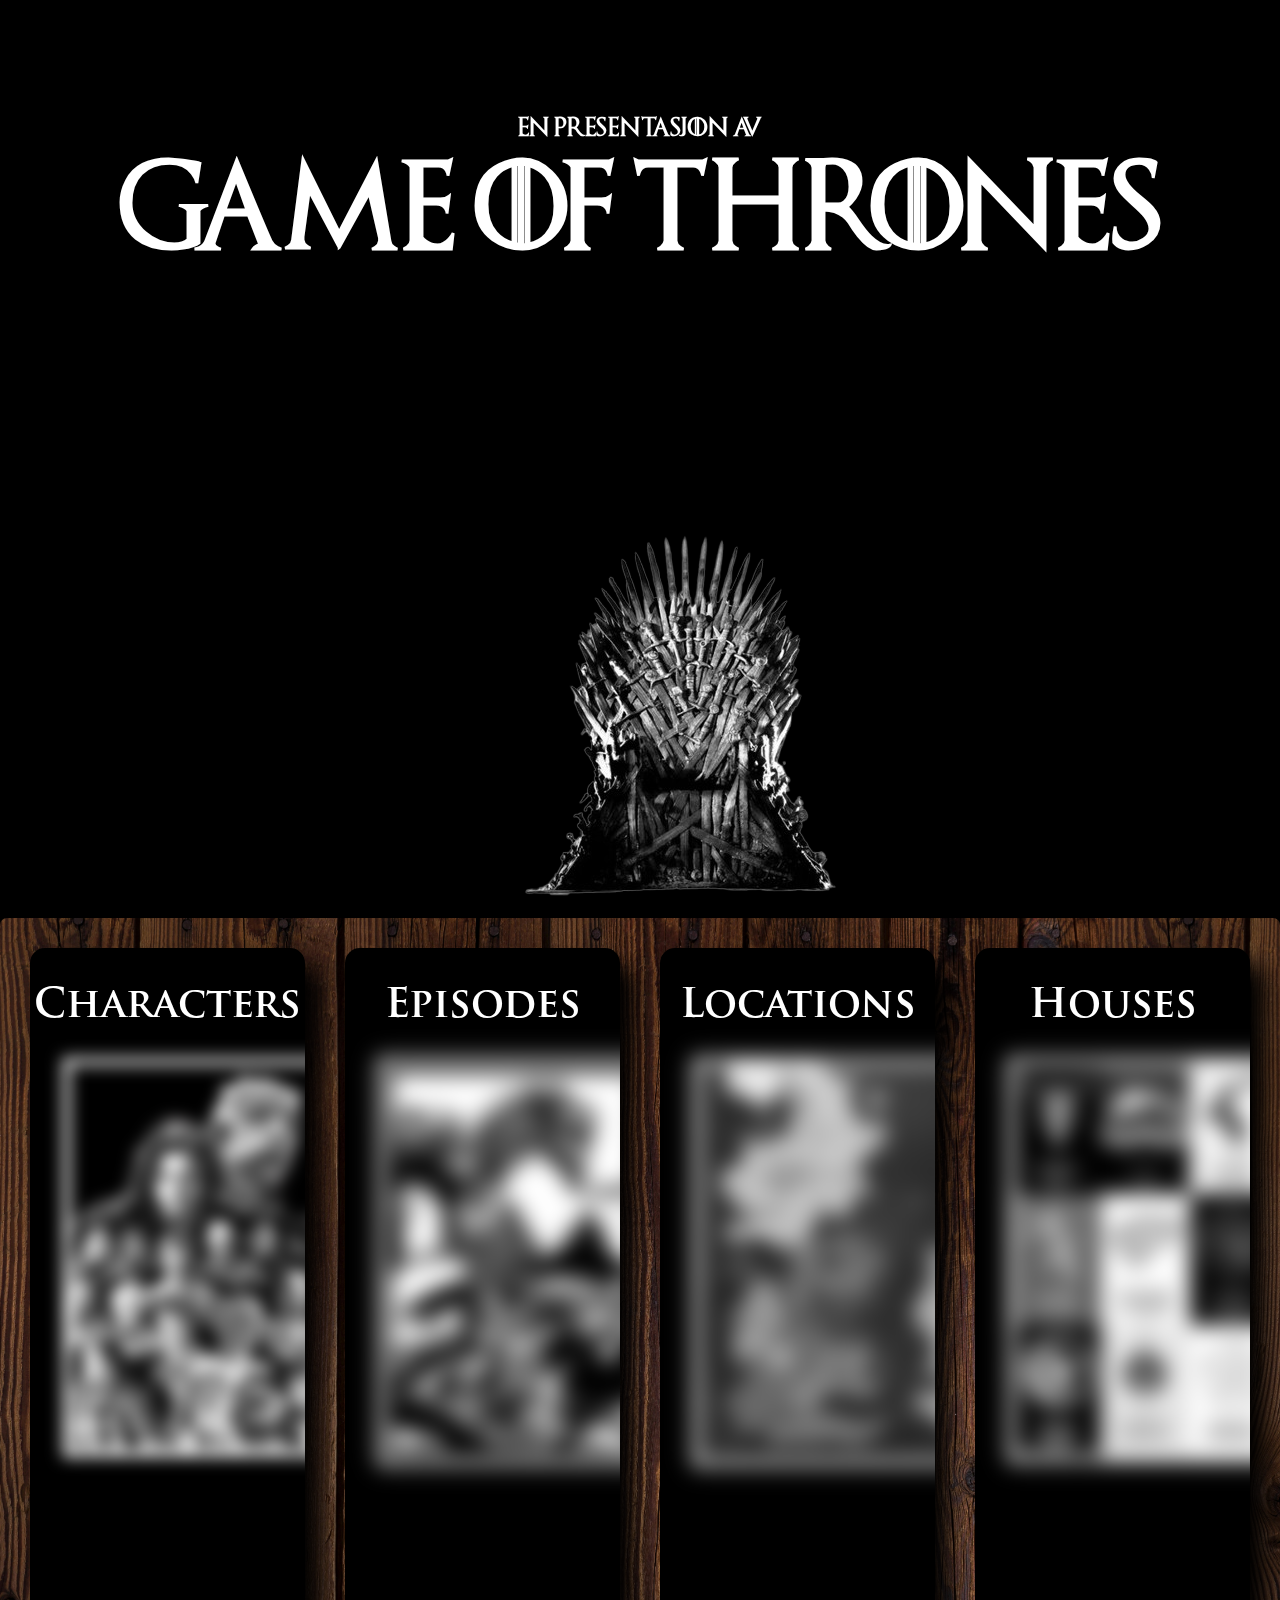
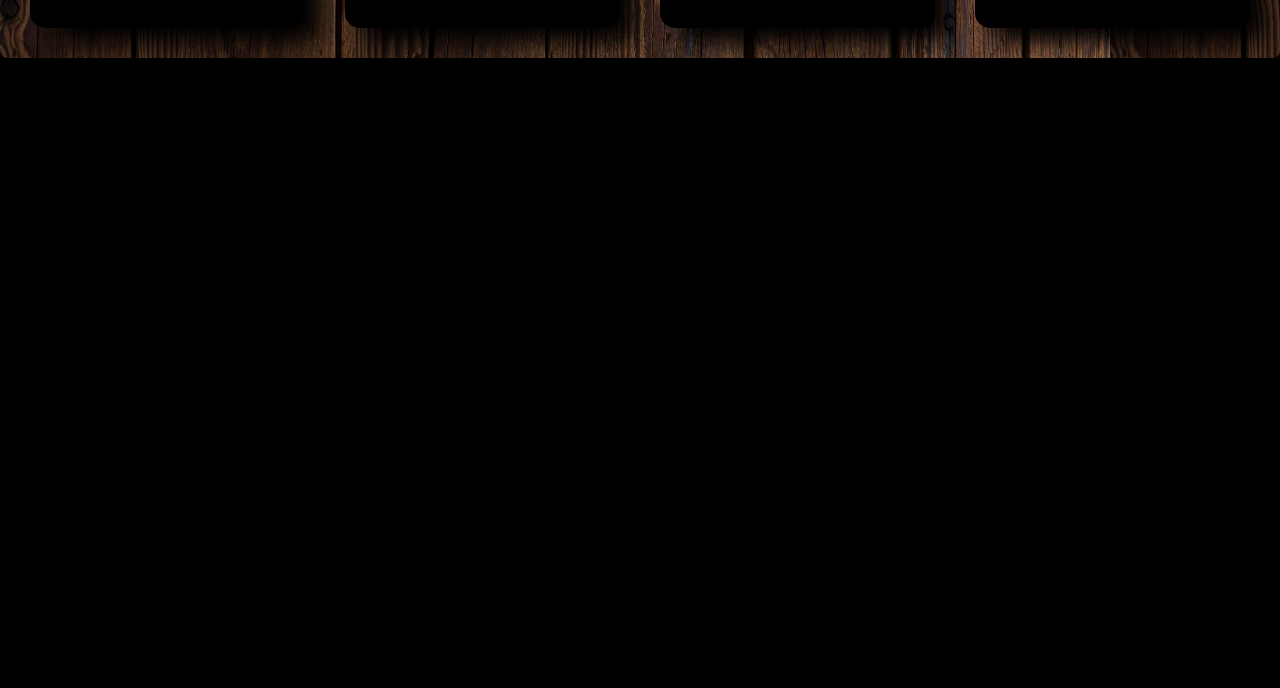
==== index.html @ c55e82bf "much progress" ====
<!DOCTYPE html>
<html lang="en">
  <head>
    <meta charset="UTF-8" />
    <meta name="viewport" content="width=device-width, initial-scale=1.0" />
    <title>Game Of Thrones - Presentasjon</title>
    <link rel="icon" type="image/x-icon" href="icon/favicon.ico" />
    <link rel="stylesheet" href="css/style.css" />
    <link rel="stylesheet" href="css/main_page.css" />
    <link rel="stylesheet" href="css/main_page_intro.css" />
    ¨
  </head>
  <body>
    <div id="top_header">
      <div id="title_div">
        <h1 id="main_title">GAME OF THRONES</h1>
        <h3 id="small_text">En presentasjon av</h3>
      </div>
      <script src="scripts/scroll.js"></script>
      <img id="throne" src="img/throne.png" alt="" />
    </div>

    <!-- <div class="separator"></div> -->

    <div class="fill">
      <div id="main_menu">
        <a href="html/characters.html" id="characters" class="menu_slice">
          <h3 class="slice_title">Characters</h3>
          <div class="blur_container">
            <img src="img/menu/characters-modified-removebg-preview.png" alt="" />
          </div>
        </a>
        <a href="html/episodes.html" id="episodes" class="menu_slice">
          <h3 class="slice_title">Episodes</h3>
          <div class="blur_container">
            <div class="blur_container">
              <img src="img/menu/dragons.png" alt="" />
            </div>
          </div>
        </a>
        <a href="html/locations.html" id="locations" class="menu_slice">
          <h3 class="slice_title">Locations</h3>
          <div class="blur_container">
            <div class="blur_container">
              <img src="img/menu/map.jpg" alt="" />
            </div>
          </div>
        </a>
        <a href="html/houses.html" id="houses" class="menu_slice">
          <h3 class="slice_title">Houses</h3>
          <div class="blur_container">
            <div class="blur_container">
              <img src="img/menu/houses.jpg" alt="" />
            </div>
          </div>
        </a>
      </div>
    </div>
    <!-- <div class="separator"></div> -->

    <div id="more">....</div>
  </body>
</html>
---- css/style.css ----
@font-face {
  font-family: "GOT Font";
  src: url("../fonts/Game of Thrones.ttf") format("truetype"); /* Path to your font file */
}

@font-face {
  font-family: "Trajan Pro Regular";
  font-style: normal;
  font-weight: normal;
  src: local("Trajan Pro Regular"), url("../fonts/TrajanPro-Regular.woff") format("woff");
}

@font-face {
  font-family: "Trajan Pro Bold";
  font-style: normal;
  font-weight: normal;
  src: local("Trajan Pro Bold"), url("../fonts/TrajanPro-Bold.woff") format("woff");
}

#got {
  font-family: "Trajan Pro";
}
---- css/main_page.css ----
body {
  background-color: black;
  margin: 0;
  scrollbar-color: pink lightblue;
}

/* 
div.scroller {
  
}  */

.fill {
  background-color: black;
  background-image: url(../img/patterns/wood2.jpg);
  background-size: contain;

  padding-top: 10px;
  padding-bottom: 10px;
  border-radius: 7px;

  padding-left: 10px;
  padding-right: 10px;
}

.separator {
  background-image: url(../img/patterns/ice.jpg);
  height: 5vh;
  width: 100%;
}

#main_menu {
  display: grid;
  height: 80vh;

  grid-template-columns: repeat(8, 1fr);
  grid-template-rows: repeat(3, 1fr);

  grid-template-areas:
    "c c e e l l w w"
    "c c e e l l w w"
    "c c e e l l w w";
}

.blur_container {
  position: absolute;
  top: 0;
  bottom: 0;
  left: 0;
  right: 0;
  filter: blur(8px);
  z-index: 0;
  transition: filter 0.3s ease;
  padding: 0;
}

.menu_slice {
  position: relative;
  overflow: hidden;

  text-decoration: none;
  background-color: rgb(0, 0, 0);

  border-radius: 15px;
  margin: 20px;

  -webkit-box-shadow: 17px 16px 24px 0px rgba(0, 0, 0, 1);
  -moz-box-shadow: 17px 16px 24px 0px rgba(0, 0, 0, 1);
  box-shadow: 17px 16px 24px 0px rgba(0, 0, 0, 1);
}

.menu_slice:hover .blur_container {
  filter: blur(0px);
}
.menu_slice:hover .slice_title {
  color: #f3e054;
}

.slice_title {
  font-size: 40px;
  font-family: "Trajan Pro Bold";

  margin-top: 35px;

  display: flex;
  justify-content: center;
  align-items: center;
  color: rgb(255, 255, 255);

  z-index: 2;
  filter: none;

  position: relative;
}

.menu_slice .blur_container img {
  width: 260px;
  border: solid white 7px;

  margin-top: 110px;
  margin-left: 33px;
  margin-right: 33px;
  margin-bottom: 33px;
}

#characters {
  grid-area: c;
}

#episodes {
  grid-area: e;
}
#episodes .blur_container {
  /* background-image: url(../img/menu/episodes.jpg); */
  background-size: cover;
}

#locations {
  grid-area: l;
}
#locations .blur_container {
  /* background-image: url(../img/menu/map.jpg); */
  background-size: cover;
}

#houses {
  grid-area: w;
}

#houses .blur_container {
  /* background-image: url(../img/menu/houses.jpg); */
  background-size: cover;
}

#more {
  height: 70vh;
  background-color: black;
  /* background-image: url(../img/wood.jpg); */
  background-size: cov;
}
---- css/main_page_intro.css ----
#top_header {
  height: 900px;
  margin: 0;
  position: relative;
  overflow: hidden;
}

#title_div {
  margin-top: 80px;
}

#main_title {
  text-align: center;
  width: 100%;
  font-size: 90px;
  font-family: "GOT Font";
  color: white;
  /* opacity: 0; */
  position: fixed;
  z-index: -2;

  opacity: 1;
  /* transition: opacity 0.5s ease; */
  /* transform: translate(-50%, -50%); */
}

#small_text {
  font-family: "GOT Font";

  color: white;
  position: fixed;
  /* top: 20%; */
  text-align: center;
  width: 100%;
}

#throne {
  position: fixed;
  bottom: 0;
  left: 30%;
  z-index: -10;

  padding: 0px;
  margin: 0px;
}
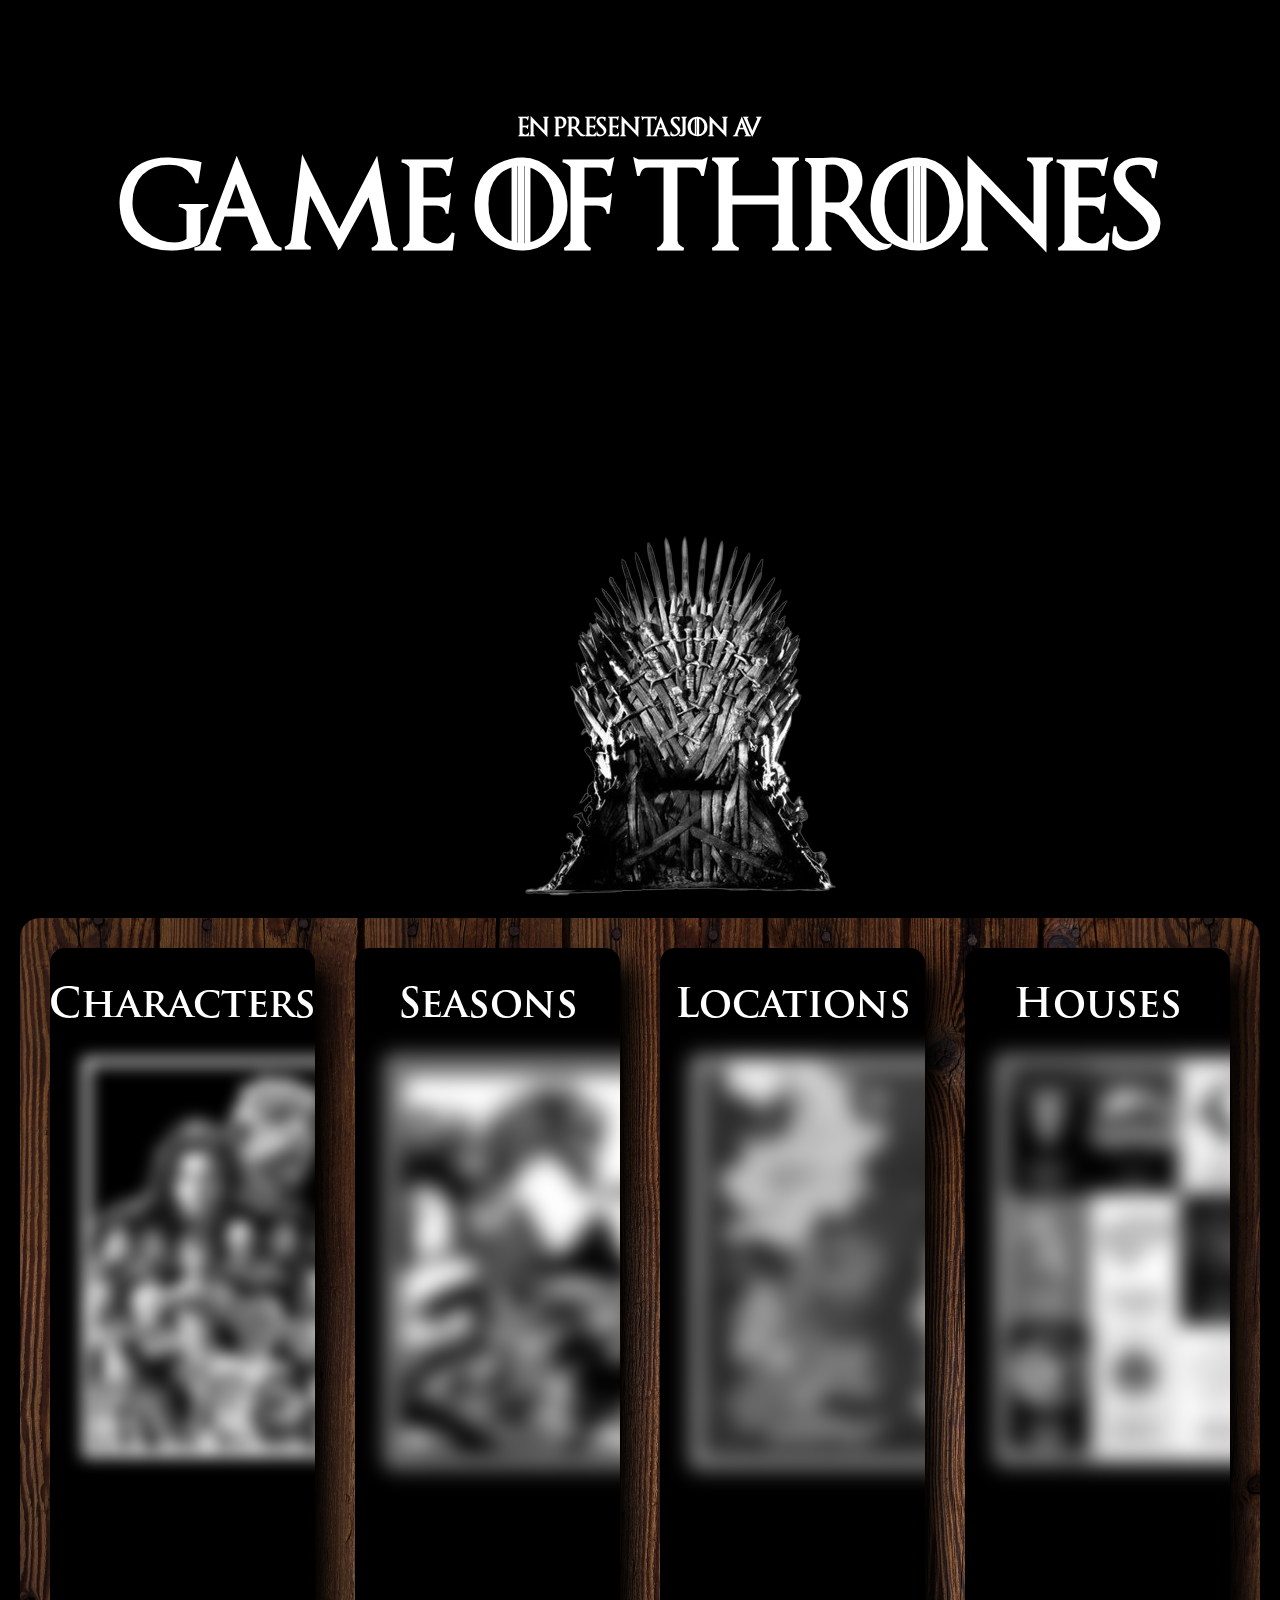
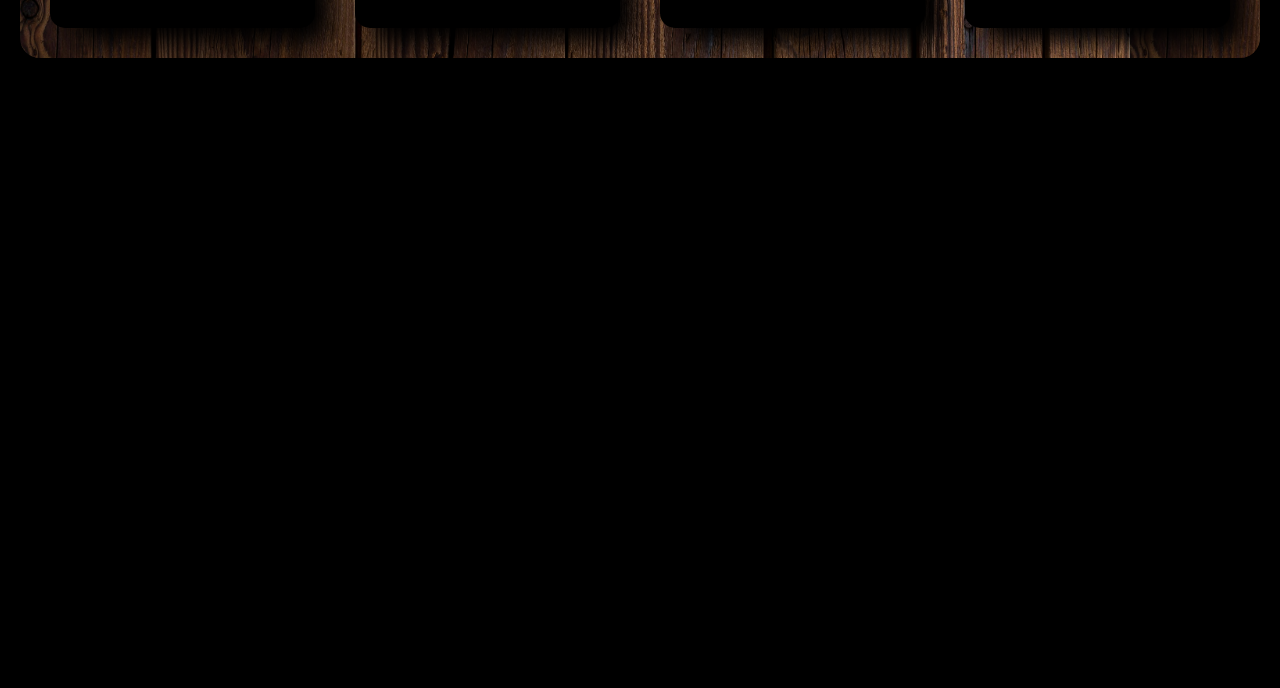
==== commit 613698f4: "map done, started on seasons" ====
--- a/index.html
+++ b/index.html
@@ -27,11 +27,14 @@
         <a href="html/characters.html" id="characters" class="menu_slice">
           <h3 class="slice_title">Characters</h3>
           <div class="blur_container">
-            <img src="img/menu/characters-modified-removebg-preview.png" alt="" />
+            <img
+              src="img/menu/characters-modified-removebg-preview.png"
+              alt=""
+            />
           </div>
         </a>
-        <a href="html/episodes.html" id="episodes" class="menu_slice">
-          <h3 class="slice_title">Episodes</h3>
+        <a href="html/Seasons.html" id="seasons" class="menu_slice">
+          <h3 class="slice_title">Seasons</h3>
           <div class="blur_container">
             <div class="blur_container">
               <img src="img/menu/dragons.png" alt="" />
--- a/css/main_page.css
+++ b/css/main_page.css
@@ -16,10 +16,13 @@
 
   padding-top: 10px;
   padding-bottom: 10px;
-  border-radius: 7px;
+  border-radius: 20px;
 
   padding-left: 10px;
   padding-right: 10px;
+
+  margin-left: 20px;
+  margin-right: 20px;
 }
 
 .separator {
@@ -106,10 +109,10 @@
   grid-area: c;
 }
 
-#episodes {
+#seasons {
   grid-area: e;
 }
-#episodes .blur_container {
+#seasons .blur_container {
   /* background-image: url(../img/menu/episodes.jpg); */
   background-size: cover;
 }
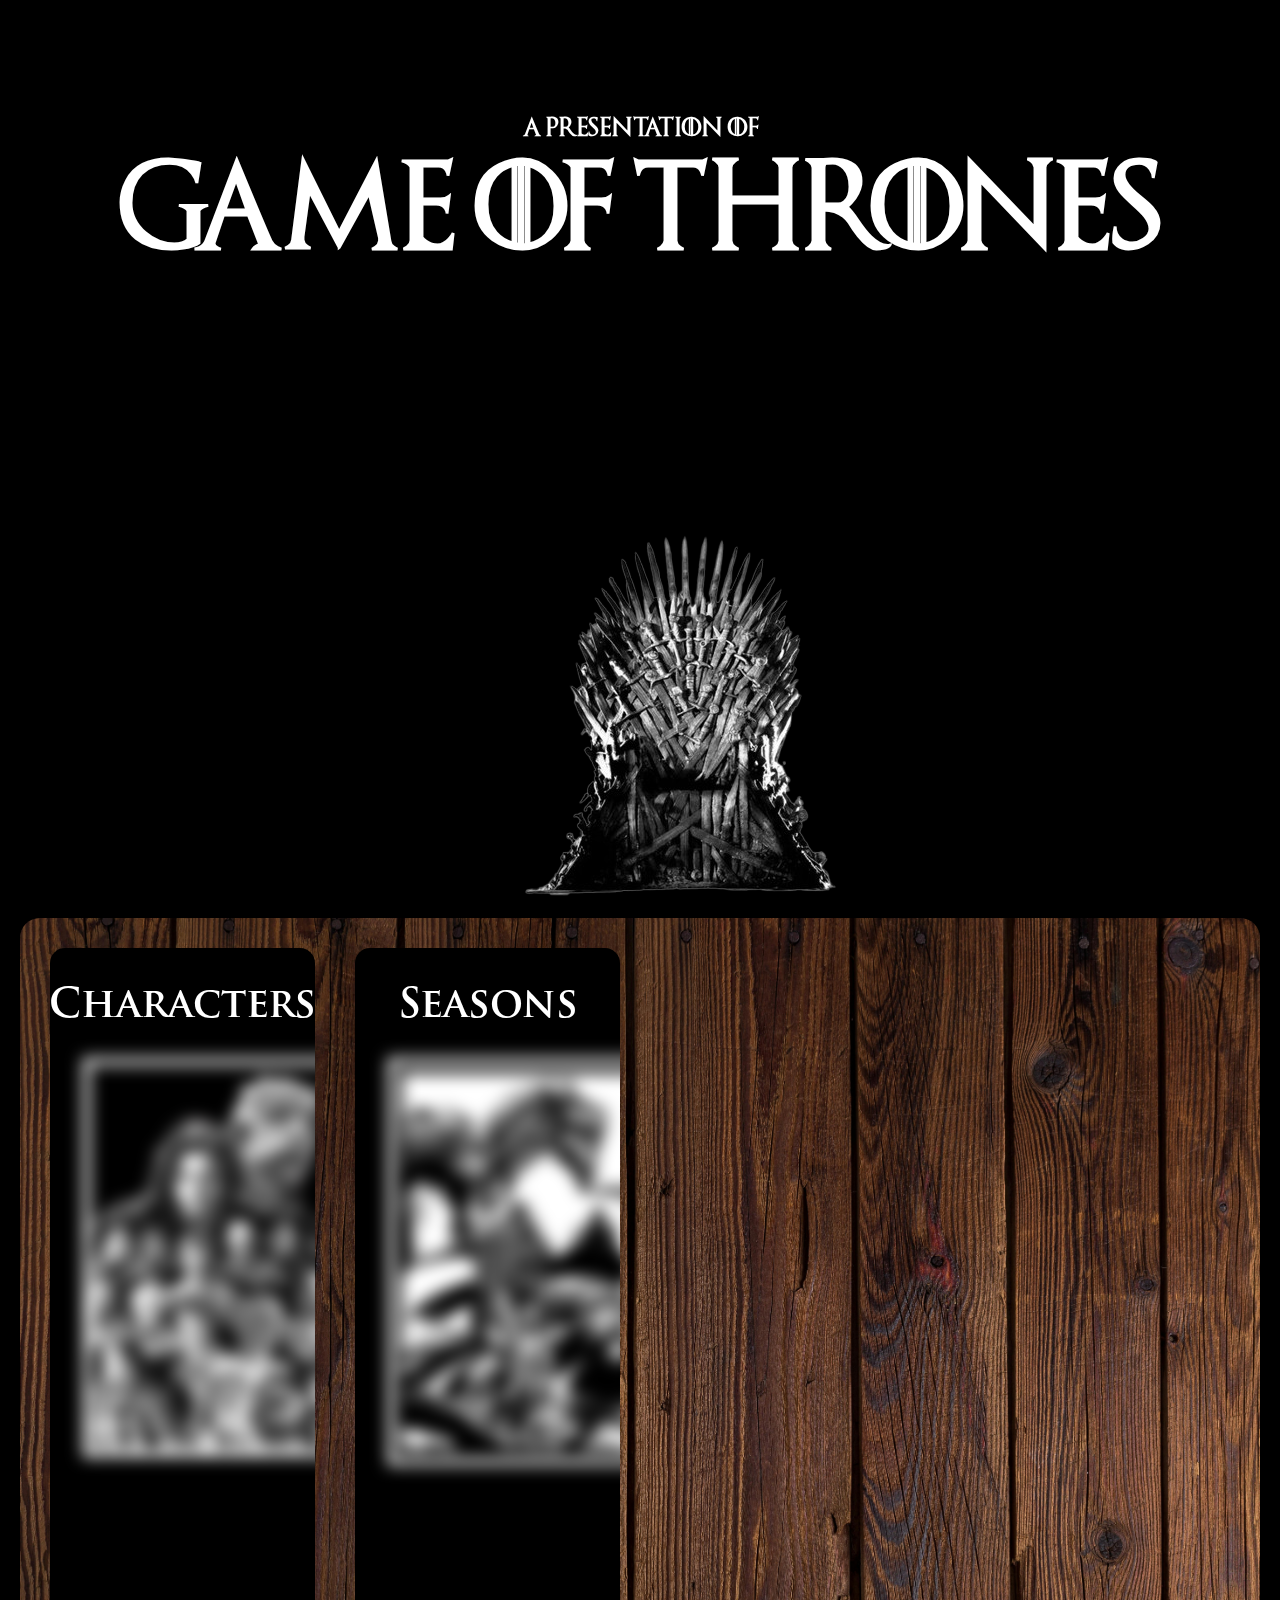
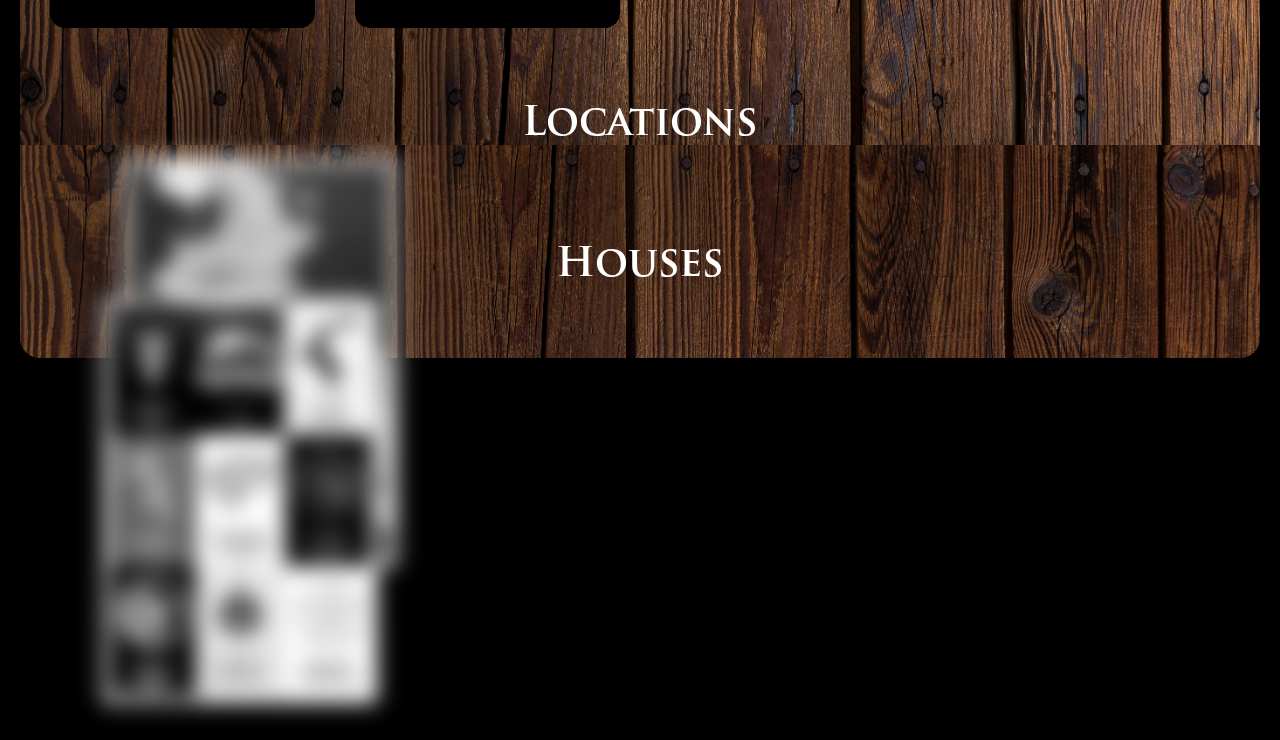
==== commit 7929e9a9: "before removign blur" ====
--- a/index.html
+++ b/index.html
@@ -14,13 +14,11 @@
     <div id="top_header">
       <div id="title_div">
         <h1 id="main_title">GAME OF THRONES</h1>
-        <h3 id="small_text">En presentasjon av</h3>
+        <h3 id="small_text">A presentation of</h3>
       </div>
       <script src="scripts/scroll.js"></script>
       <img id="throne" src="img/throne.png" alt="" />
     </div>
-
-    <!-- <div class="separator"></div> -->
 
     <div class="fill">
       <div id="main_menu">
@@ -35,7 +33,7 @@
         </a>
         <a href="html/Seasons.html" id="seasons" class="menu_slice">
           <h3 class="slice_title">Seasons</h3>
-          <div class="blur_container">
+          <!-- <div class="blur_container"> -->
             <div class="blur_container">
               <img src="img/menu/dragons.png" alt="" />
             </div>
--- a/css/style.css
+++ b/css/style.css
@@ -7,16 +7,100 @@
   font-family: "Trajan Pro Regular";
   font-style: normal;
   font-weight: normal;
-  src: local("Trajan Pro Regular"), url("../fonts/TrajanPro-Regular.woff") format("woff");
+  src: local("Trajan Pro Regular"),
+    url("../fonts/TrajanPro-Regular.woff") format("woff");
 }
 
 @font-face {
   font-family: "Trajan Pro Bold";
   font-style: normal;
   font-weight: normal;
-  src: local("Trajan Pro Bold"), url("../fonts/TrajanPro-Bold.woff") format("woff");
+  src: local("Trajan Pro Bold"),
+    url("../fonts/TrajanPro-Bold.woff") format("woff");
 }
 
 #got {
   font-family: "Trajan Pro";
 }
+
+.ghost-header {
+  width: 100%;
+  height: 150px;
+  margin: 0px;
+}
+
+.header {
+  width: 100%;
+  height: 135px;
+  margin: 0px;
+  background-color: black;
+  border-bottom: 1px solid #333;
+
+  position: relative;
+  display: flex;
+  align-items: center;
+  position: fixed;
+
+  top: 0;
+  left: 0;
+  right: 0;
+
+  transform: translateY(0);
+  transition: transform 0.4s ease-in-out;
+  z-index: 5;
+}
+
+.header-pre-title {
+  font-size: 10px;
+  font-family: "GOT Font";
+  color: white;
+
+  margin-left: 30px;
+  margin-bottom: 3px;
+  margin-top: 25px;
+
+  position: absolute;
+  top: 0;
+}
+
+.header-title {
+  font-size: 50px;
+  font-family: "GOT Font";
+  color: white;
+
+  margin-top: 5px;
+  margin-bottom: 0px;
+  margin-left: 30px;
+
+  width: 50%;
+}
+
+.current_page {
+  font-size: 10px;
+  font-family: "Trajan Pro Regular";
+  color: #f3e054;
+
+  margin-left: 30px;
+  margin-bottom: 3px;
+  margin-top: 25px;
+
+  position: absolute;
+  top: 0;
+  left: 155px;
+}
+
+.menu_button {
+  background-image: url(../img/buttons/menu.png);
+  background-size: contain;
+
+  position: absolute;
+  right: 0;
+
+  margin-right: 30px;
+
+  height: 75px;
+  width: 75px;
+}
+.menu_button:hover {
+  background-image: url(../img/buttons/menu_hover.png);
+}
--- a/css/main_page.css
+++ b/css/main_page.css
@@ -1,7 +1,22 @@
 body {
   background-color: black;
   margin: 0;
-  scrollbar-color: pink lightblue;
+  scrollbar-color: rgb(255, 5, 46) lightblue;
+  scrollbar-color: hotpink blue;
+}
+
+body::-webkit-scrollbar {
+  width: 12px; /* Bredden på scrollbaren */
+}
+
+body::-webkit-scrollbar-track {
+  background: blue; /* Bakgrunnsfarge på scrollbaren */
+}
+
+body::-webkit-scrollbar-thumb {
+  background-color: hotpink; /* Fargen på tommelen */
+  border-radius: 10px; /* Runde kanter på tommelen */
+  border: 2px solid blue; /* Kant rundt tommelen */
 }
 
 /* 
@@ -65,6 +80,17 @@
 
   border-radius: 15px;
   margin: 20px;
+
+  /* -webkit-box-shadow: 17px 16px 24px 0px rgba(0, 0, 0, 1);
+  -moz-box-shadow: 17px 16px 24px 0px rgba(0, 0, 0, 1);
+  box-shadow: 17px 16px 24px 0px rgba(0, 0, 0, 1); */
+
+  transition: transform 0.3s ease, box-shadow 0.3s ease;
+}
+
+.menu_slice:hover {
+  
+  transform: translateY(-5px);
 
   -webkit-box-shadow: 17px 16px 24px 0px rgba(0, 0, 0, 1);
   -moz-box-shadow: 17px 16px 24px 0px rgba(0, 0, 0, 1);
@@ -135,7 +161,7 @@
 }
 
 #more {
-  height: 70vh;
+  height: 10vh;
   background-color: black;
   /* background-image: url(../img/wood.jpg); */
   background-size: cov;
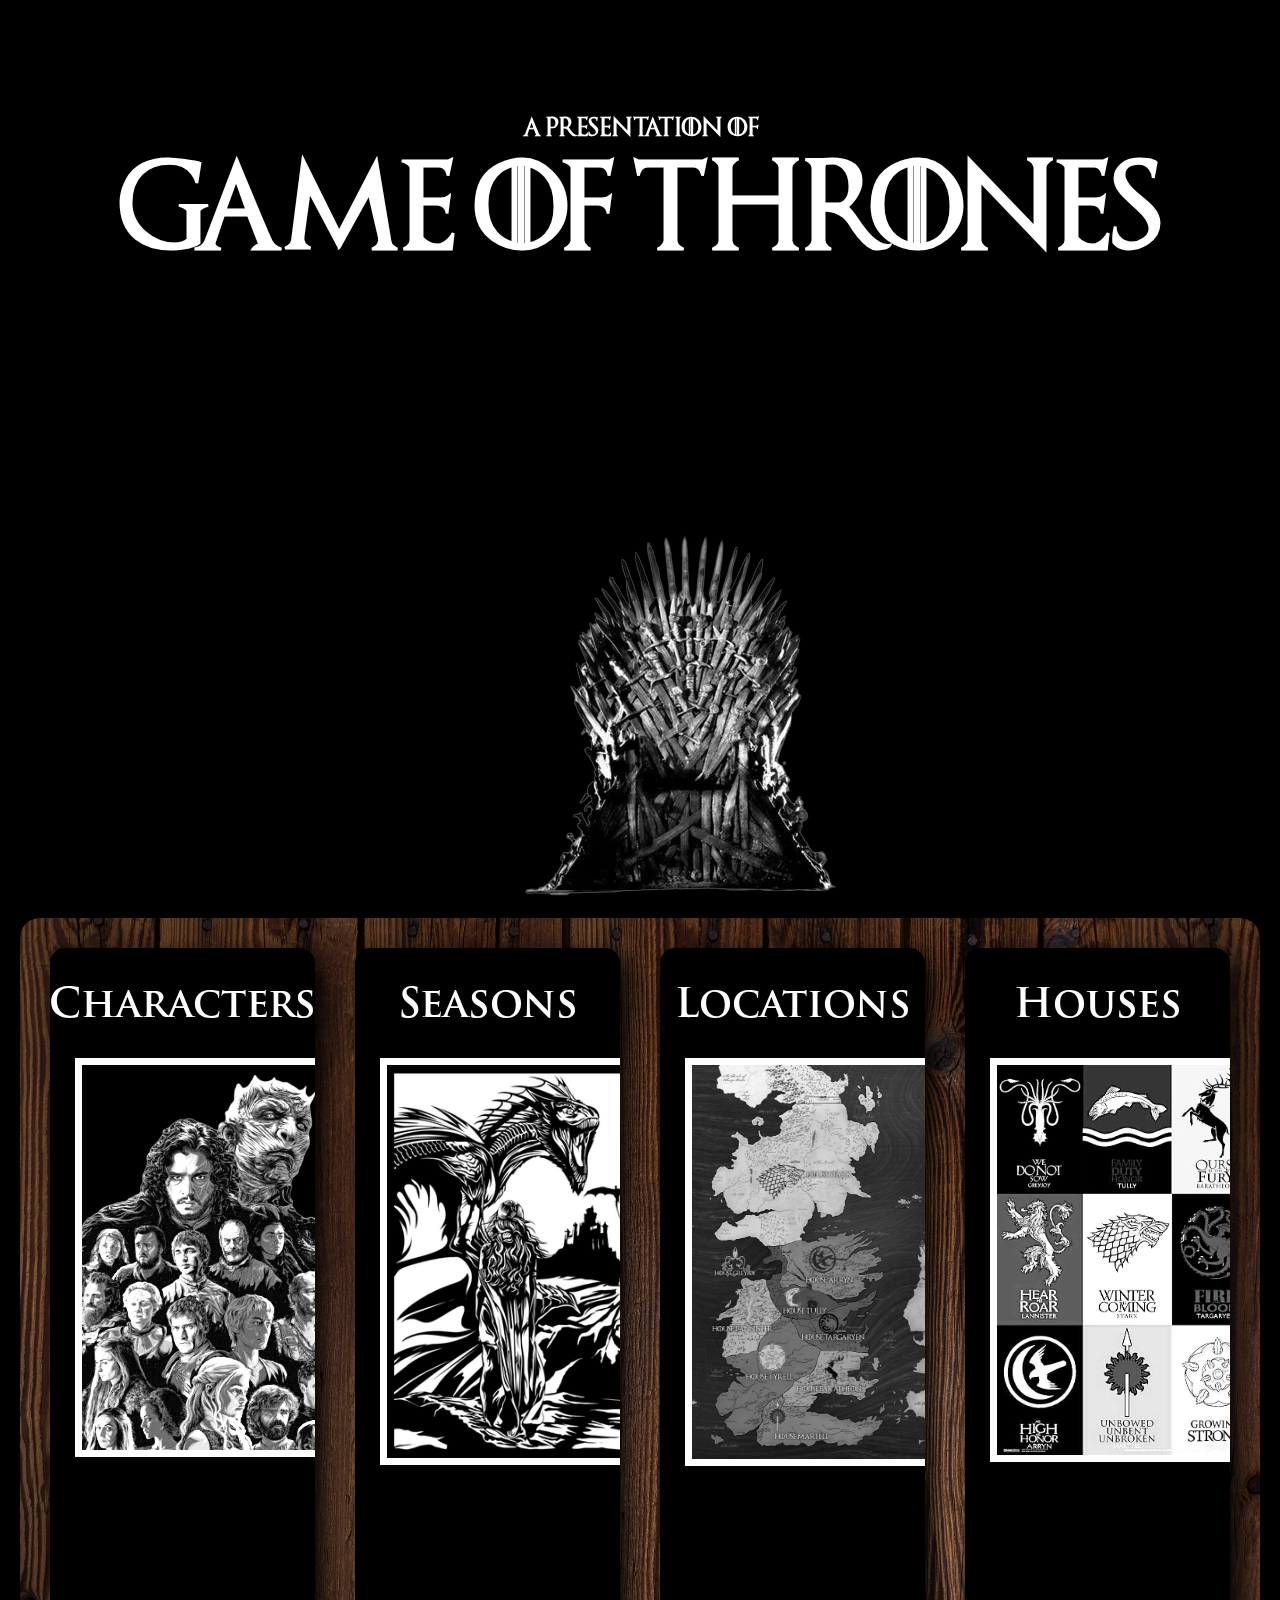
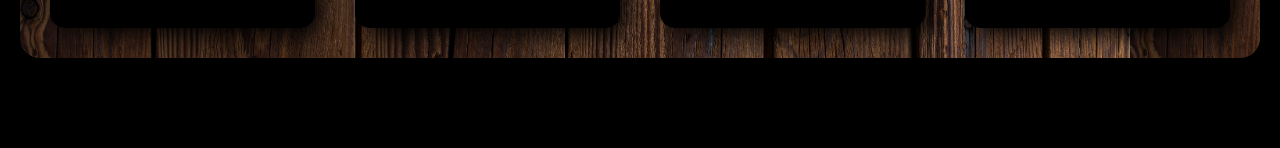
==== commit 788cbd14: "basically done" ====
--- a/index.html
+++ b/index.html
@@ -33,7 +33,7 @@
         </a>
         <a href="html/Seasons.html" id="seasons" class="menu_slice">
           <h3 class="slice_title">Seasons</h3>
-          <!-- <div class="blur_container"> -->
+          <div class="blur_container">
             <div class="blur_container">
               <img src="img/menu/dragons.png" alt="" />
             </div>
--- a/css/main_page.css
+++ b/css/main_page.css
@@ -65,7 +65,7 @@
   bottom: 0;
   left: 0;
   right: 0;
-  filter: blur(8px);
+  /* filter: blur(8px); */
   z-index: 0;
   transition: filter 0.3s ease;
   padding: 0;
@@ -81,9 +81,9 @@
   border-radius: 15px;
   margin: 20px;
 
-  /* -webkit-box-shadow: 17px 16px 24px 0px rgba(0, 0, 0, 1);
-  -moz-box-shadow: 17px 16px 24px 0px rgba(0, 0, 0, 1);
-  box-shadow: 17px 16px 24px 0px rgba(0, 0, 0, 1); */
+  -webkit-box-shadow: 8px 8px 24px 0px rgba(0, 0, 0, 1);
+  -moz-box-shadow: 8px 8px 24px 0px rgba(0, 0, 0, 1);
+  box-shadow: 8px 8px 24px 0px rgba(0, 0, 0, 1);
 
   transition: transform 0.3s ease, box-shadow 0.3s ease;
 }
@@ -126,8 +126,8 @@
   border: solid white 7px;
 
   margin-top: 110px;
-  margin-left: 33px;
-  margin-right: 33px;
+  margin-left: 25px;
+  /* margin-right: 31px; */
   margin-bottom: 33px;
 }
 
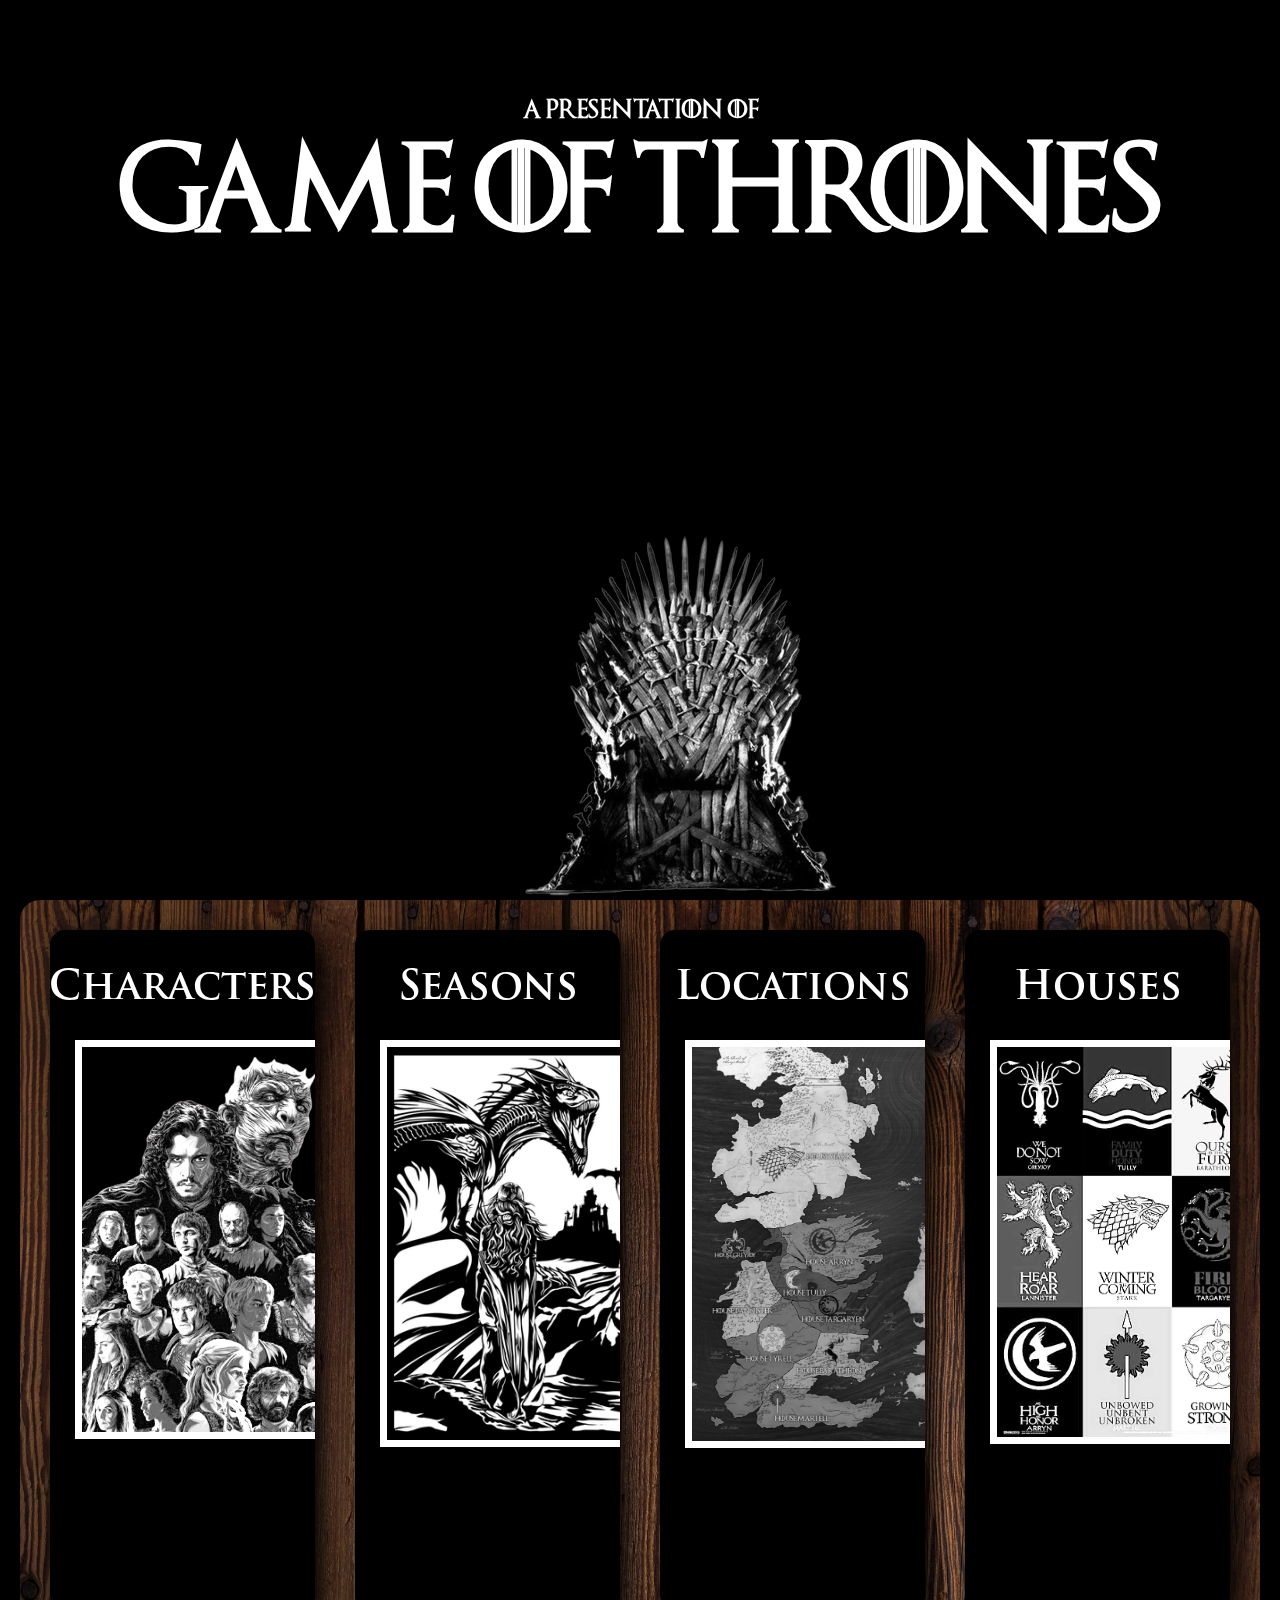
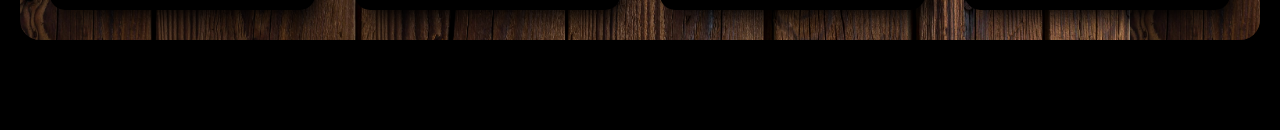
==== commit 8d844d4c: "cleanup 2" ====
--- a/index.html
+++ b/index.html
@@ -8,7 +8,6 @@
     <link rel="stylesheet" href="css/style.css" />
     <link rel="stylesheet" href="css/main_page.css" />
     <link rel="stylesheet" href="css/main_page_intro.css" />
-    ¨
   </head>
   <body>
     <div id="top_header">
--- a/css/style.css
+++ b/css/style.css
@@ -19,8 +19,17 @@
     url("../fonts/TrajanPro-Bold.woff") format("woff");
 }
 
-#got {
-  font-family: "Trajan Pro";
+body::-webkit-scrollbar {
+  width: 10px;
+}
+
+body::-webkit-scrollbar-track {
+  background-color: black;
+}
+
+body::-webkit-scrollbar-thumb {
+  background: #4f4f4f;
+  border-radius: 10px;
 }
 
 .ghost-header {
--- a/css/main_page.css
+++ b/css/main_page.css
@@ -1,28 +1,7 @@
 body {
   background-color: black;
   margin: 0;
-  scrollbar-color: rgb(255, 5, 46) lightblue;
-  scrollbar-color: hotpink blue;
 }
-
-body::-webkit-scrollbar {
-  width: 12px; /* Bredden på scrollbaren */
-}
-
-body::-webkit-scrollbar-track {
-  background: blue; /* Bakgrunnsfarge på scrollbaren */
-}
-
-body::-webkit-scrollbar-thumb {
-  background-color: hotpink; /* Fargen på tommelen */
-  border-radius: 10px; /* Runde kanter på tommelen */
-  border: 2px solid blue; /* Kant rundt tommelen */
-}
-
-/* 
-div.scroller {
-  
-}  */
 
 .fill {
   background-color: black;
@@ -89,7 +68,6 @@
 }
 
 .menu_slice:hover {
-  
   transform: translateY(-5px);
 
   -webkit-box-shadow: 17px 16px 24px 0px rgba(0, 0, 0, 1);
@@ -127,7 +105,6 @@
 
   margin-top: 110px;
   margin-left: 25px;
-  /* margin-right: 31px; */
   margin-bottom: 33px;
 }
 
@@ -138,31 +115,17 @@
 #seasons {
   grid-area: e;
 }
-#seasons .blur_container {
-  /* background-image: url(../img/menu/episodes.jpg); */
-  background-size: cover;
-}
 
 #locations {
   grid-area: l;
-}
-#locations .blur_container {
-  /* background-image: url(../img/menu/map.jpg); */
-  background-size: cover;
 }
 
 #houses {
   grid-area: w;
 }
 
-#houses .blur_container {
-  /* background-image: url(../img/menu/houses.jpg); */
-  background-size: cover;
-}
-
 #more {
   height: 10vh;
   background-color: black;
-  /* background-image: url(../img/wood.jpg); */
   background-size: cov;
 }
--- a/css/main_page_intro.css
+++ b/css/main_page_intro.css
@@ -15,13 +15,10 @@
   font-size: 90px;
   font-family: "GOT Font";
   color: white;
-  /* opacity: 0; */
+
   position: fixed;
   z-index: -2;
-
   opacity: 1;
-  /* transition: opacity 0.5s ease; */
-  /* transform: translate(-50%, -50%); */
 }
 
 #small_text {
@@ -29,7 +26,7 @@
 
   color: white;
   position: fixed;
-  /* top: 20%; */
+
   text-align: center;
   width: 100%;
 }
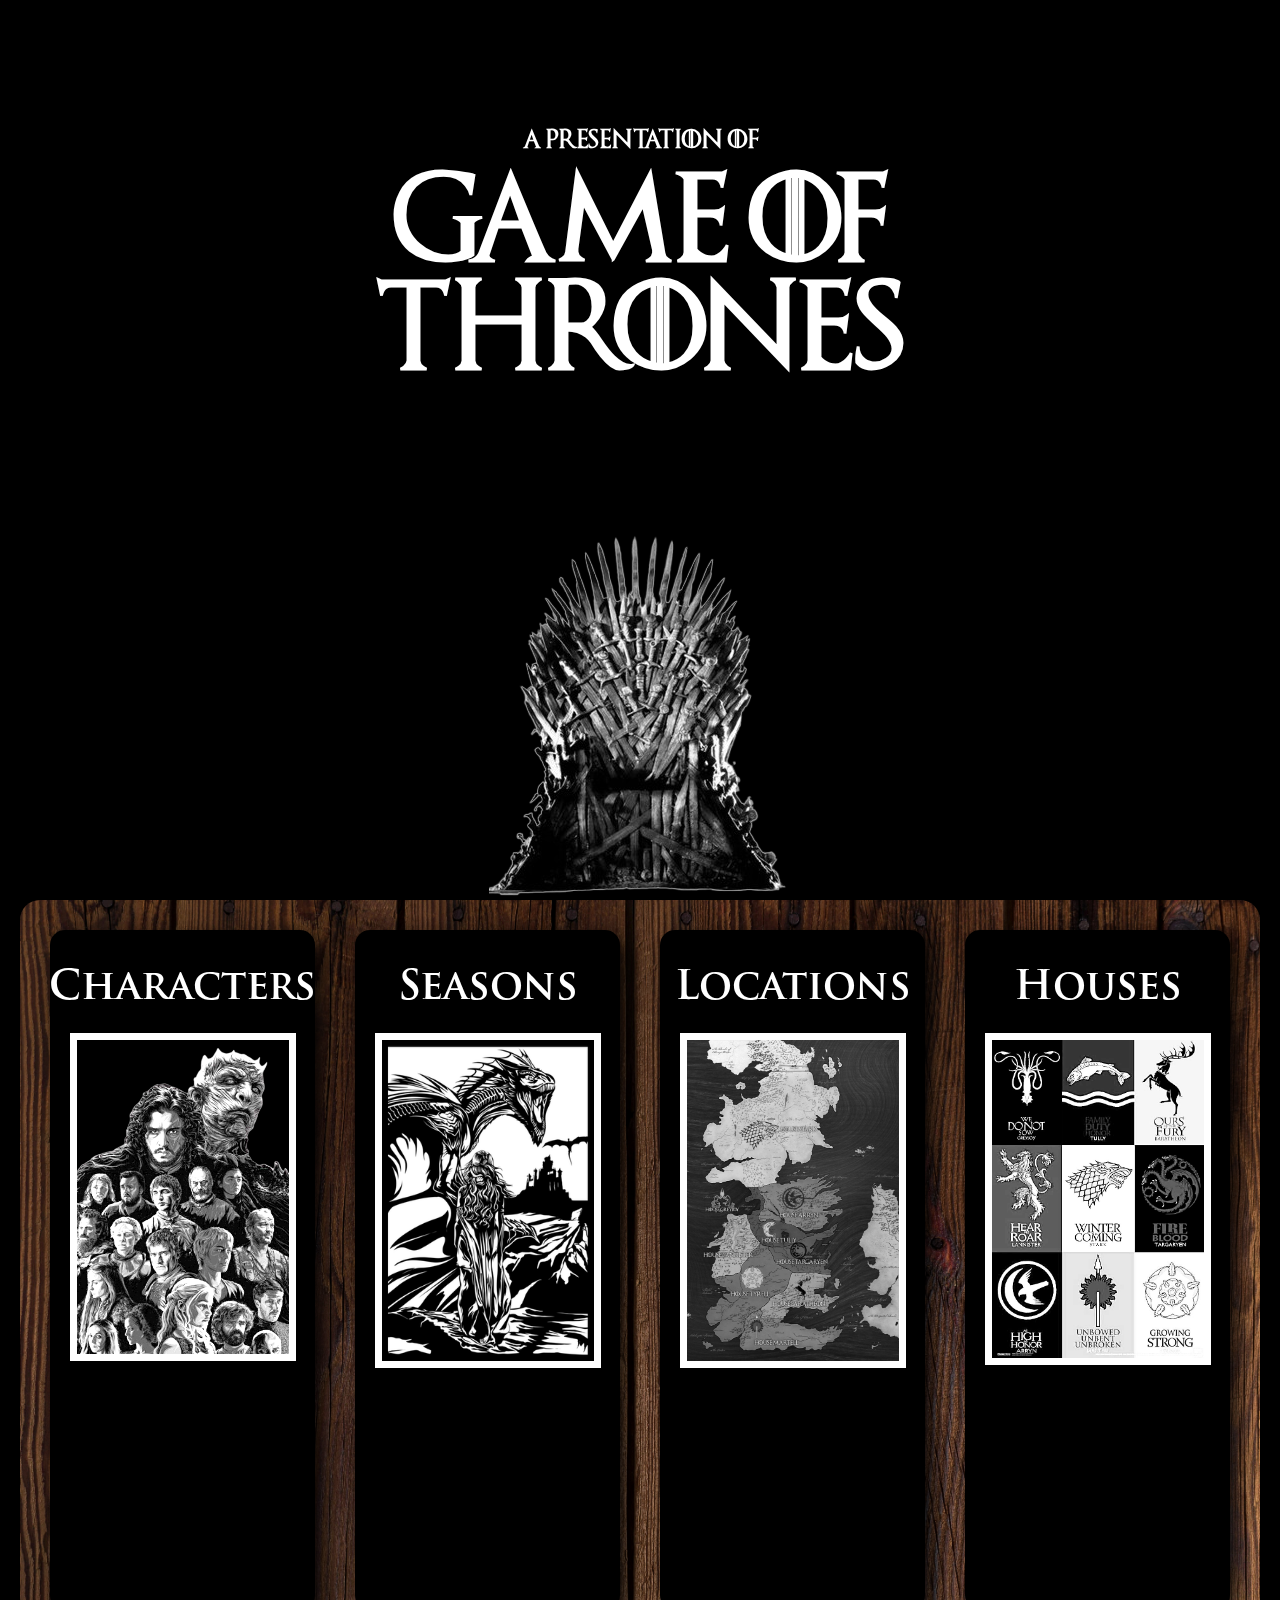
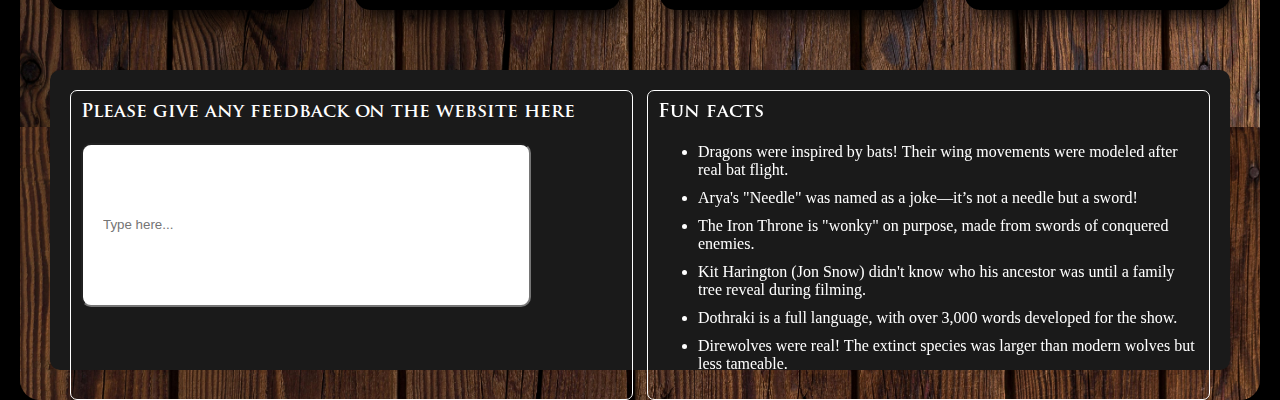
==== commit 0b0f5e5b: "footer with: feedback input and funfacts" ====
--- a/index.html
+++ b/index.html
@@ -8,14 +8,16 @@
     <link rel="stylesheet" href="css/style.css" />
     <link rel="stylesheet" href="css/main_page.css" />
     <link rel="stylesheet" href="css/main_page_intro.css" />
+    <script defer src="scripts/input-notification.js"></script>
   </head>
   <body>
     <div id="top_header">
       <div id="title_div">
+        <h3 id="small_text">A presentation of</h3>
         <h1 id="main_title">GAME OF THRONES</h1>
-        <h3 id="small_text">A presentation of</h3>
+        <script src="scripts/scroll.js"></script>
       </div>
-      <script src="scripts/scroll.js"></script>
+
       <img id="throne" src="img/throne.png" alt="" />
     </div>
 
@@ -23,41 +25,45 @@
       <div id="main_menu">
         <a href="html/characters.html" id="characters" class="menu_slice">
           <h3 class="slice_title">Characters</h3>
-          <div class="blur_container">
-            <img
-              src="img/menu/characters-modified-removebg-preview.png"
-              alt=""
-            />
-          </div>
+
+          <img src="img/menu/characters-modified-removebg-preview.png" alt="" />
         </a>
-        <a href="html/Seasons.html" id="seasons" class="menu_slice">
+        <a href="html/seasons.html" id="seasons" class="menu_slice">
           <h3 class="slice_title">Seasons</h3>
-          <div class="blur_container">
-            <div class="blur_container">
-              <img src="img/menu/dragons.png" alt="" />
-            </div>
-          </div>
+
+          <img src="img/menu/dragons.png" alt="" />
         </a>
         <a href="html/locations.html" id="locations" class="menu_slice">
           <h3 class="slice_title">Locations</h3>
-          <div class="blur_container">
-            <div class="blur_container">
-              <img src="img/menu/map.jpg" alt="" />
-            </div>
-          </div>
+
+          <img src="img/menu/map.jpg" alt="" />
         </a>
         <a href="html/houses.html" id="houses" class="menu_slice">
           <h3 class="slice_title">Houses</h3>
-          <div class="blur_container">
-            <div class="blur_container">
-              <img src="img/menu/houses.jpg" alt="" />
-            </div>
-          </div>
+
+          <img src="img/menu/houses.jpg" alt="" />
         </a>
       </div>
+      <div id="footer">
+        <div class="left">
+          <h3 class="footer-title">
+            Please give any feedback on the website here
+          </h3>
+          <form action="">
+            <input id="form" type="text" placeholder="Type here..." />
+          </form>
+        </div>
+        <div class="right"><h3 class="footer-title">Fun facts</h3>
+          <ul>
+            <li>Dragons were inspired by bats! Their wing movements were modeled after real bat flight.</li>
+            <li>Arya's "Needle" was named as a joke—it’s not a needle but a sword!</li>
+            <li>The Iron Throne is "wonky" on purpose, made from swords of conquered enemies.</li>
+            <li>Kit Harington (Jon Snow) didn't know who his ancestor was until a family tree reveal during filming.</li>
+            <li>Dothraki is a full language, with over 3,000 words developed for the show.</li>
+            <li>Direwolves were real! The extinct species was larger than modern wolves but less tameable.</li>
+        </ul>
+        </div>
+      </div>
     </div>
-    <!-- <div class="separator"></div> -->
-
-    <div id="more">....</div>
   </body>
 </html>
--- a/css/main_page.css
+++ b/css/main_page.css
@@ -54,11 +54,16 @@
   position: relative;
   overflow: hidden;
 
+  display: flex;
+  flex-direction: column;
+
   text-decoration: none;
   background-color: rgb(0, 0, 0);
 
   border-radius: 15px;
   margin: 20px;
+
+  padding: auto;
 
   -webkit-box-shadow: 8px 8px 24px 0px rgba(0, 0, 0, 1);
   -moz-box-shadow: 8px 8px 24px 0px rgba(0, 0, 0, 1);
@@ -87,6 +92,7 @@
   font-family: "Trajan Pro Bold";
 
   margin-top: 35px;
+  margin-bottom: 0px;
 
   display: flex;
   justify-content: center;
@@ -99,13 +105,15 @@
   position: relative;
 }
 
-.menu_slice .blur_container img {
-  width: 260px;
+.menu_slice img {
+  width: 80%;
+  /* height: 80%; */
   border: solid white 7px;
 
-  margin-top: 110px;
-  margin-left: 25px;
-  margin-bottom: 33px;
+  margin: auto;
+  margin-top: 20px;
+  margin-bottom: 10px;
+
 }
 
 #characters {
@@ -124,8 +132,58 @@
   grid-area: w;
 }
 
-#more {
-  height: 10vh;
-  background-color: black;
-  background-size: cov;
+#footer {
+  height: 260px;
+  background-color: #1a1a1a;
+  border-radius: 10px;
+  /* background-image: url(../img/background/ash.avif); */
+  background-size: cover;
+  display: grid;
+  grid-template-columns: repeat(2, 1fr);
+  grid-template-rows: repeat(1, 1fr);
+
+  grid-template-areas: "L R";
+
+  /* width: 100%; */
+  margin: 20px;
+  margin-top: 40px;
+  padding: 20px;
+  /* border: solid red 1px; */
 }
+
+.left {
+  border: solid white 1px;
+  border-radius: 7px;
+  padding: 10px;
+  margin-right: 7px;
+}
+
+.right {
+  border: solid white 1px;
+  border-radius: 7px;
+  padding: 10px;
+  
+  margin-left: 7px;
+}
+
+.footer-title {
+  margin-top: 0px;
+  color: white;
+  font-family: "Trajan Pro Bold";
+}
+
+#form {
+  background-color: rgb(255, 255, 255);
+
+  height: 120px;
+  width: 75%;
+  border-radius: 10px;
+
+  margin-bottom: 20px;
+  padding: 20px;
+}
+
+.right ul li {
+  color: white;
+  margin-top: 10px;
+}--- a/css/main_page_intro.css
+++ b/css/main_page_intro.css
@@ -1,4 +1,5 @@
 #top_header {
+  display: flex;
   height: 900px;
   margin: 0;
   position: relative;
@@ -6,7 +7,16 @@
 }
 
 #title_div {
-  margin-top: 80px;
+  position: fixed;
+  top: 0;
+  left: 50%;
+  transform: translate(-50%);
+  height: 200px;
+  width: 70%;
+
+  margin: auto;
+  margin-top: 110px;
+
 }
 
 #main_title {
@@ -15,8 +25,8 @@
   font-size: 90px;
   font-family: "GOT Font";
   color: white;
+  margin-top: 10px;
 
-  position: fixed;
   z-index: -2;
   opacity: 1;
 }
@@ -25,18 +35,20 @@
   font-family: "GOT Font";
 
   color: white;
-  position: fixed;
 
   text-align: center;
+
   width: 100%;
 }
 
 #throne {
   position: fixed;
   bottom: 0;
-  left: 30%;
+  left: 50%;
+  right: 50%;
+  transform: translate(-50%);
   z-index: -10;
 
   padding: 0px;
-  margin: 0px;
+  margin: auto;
 }
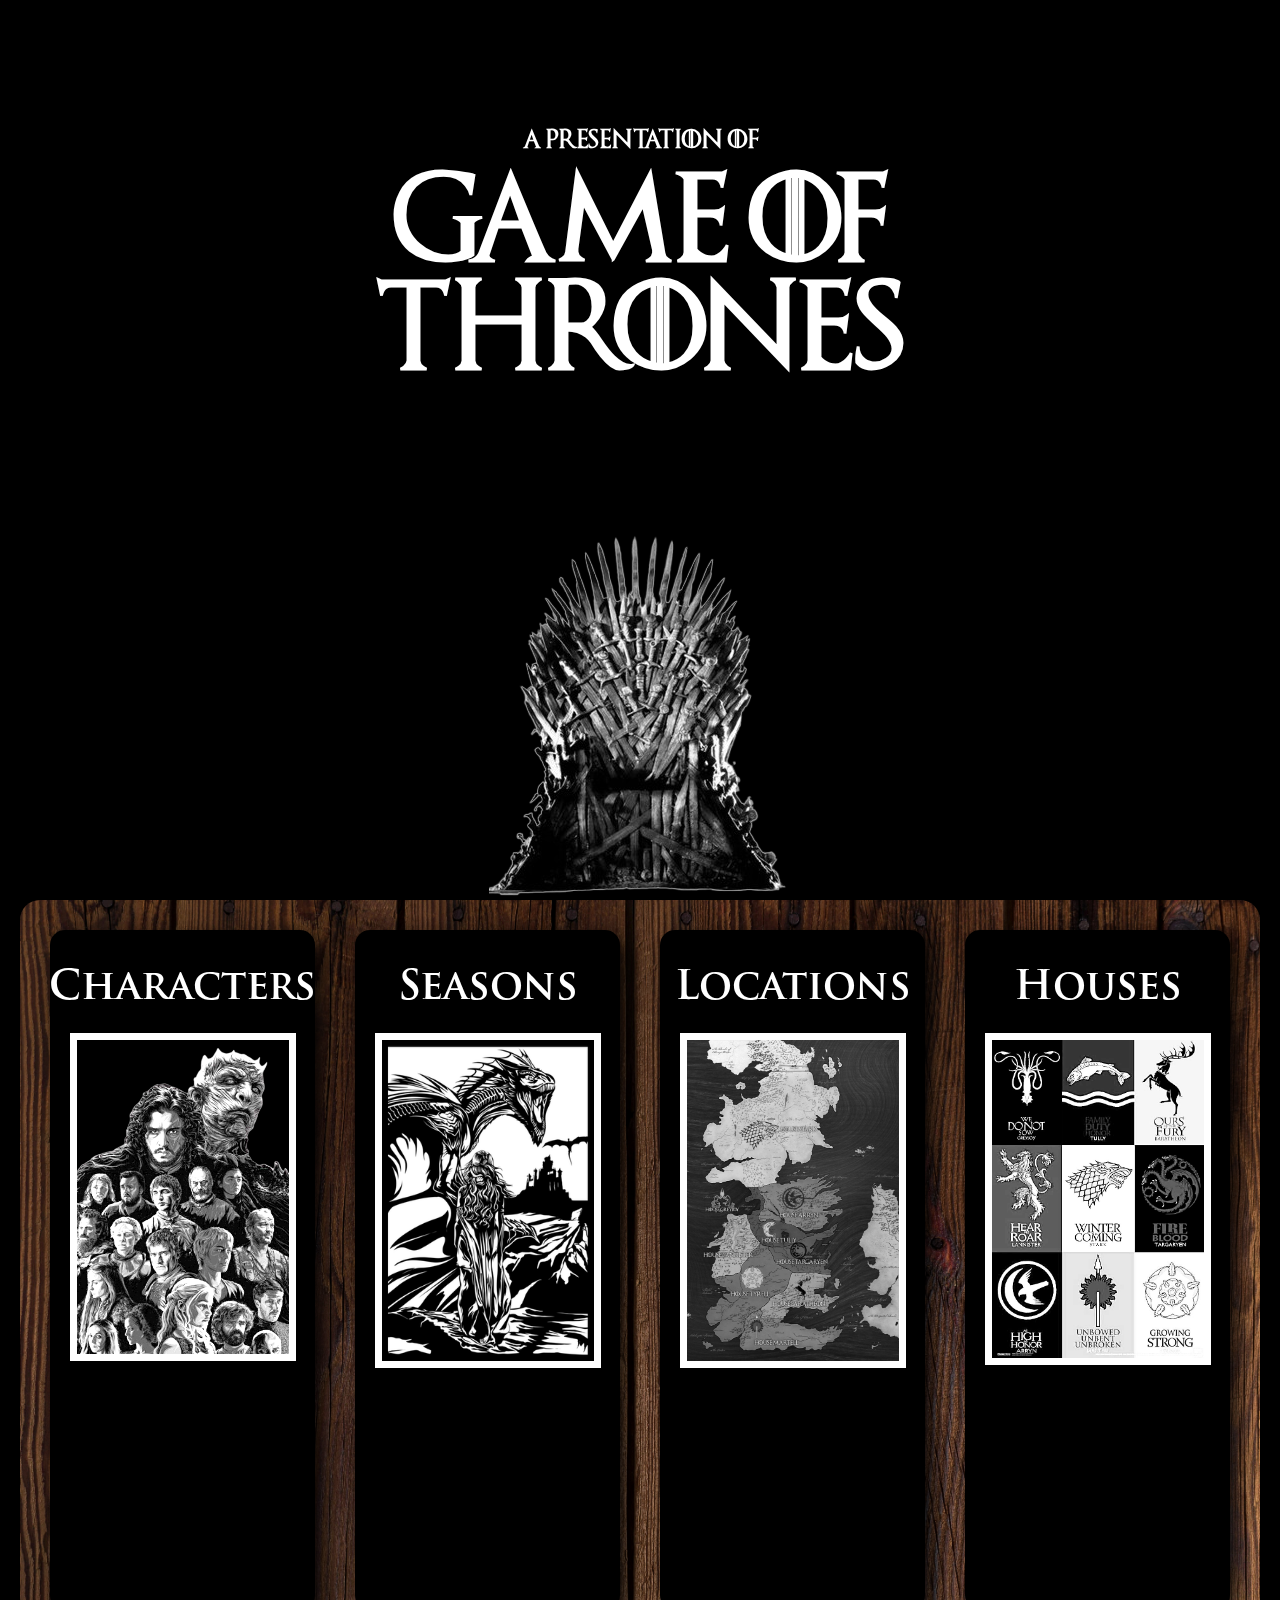
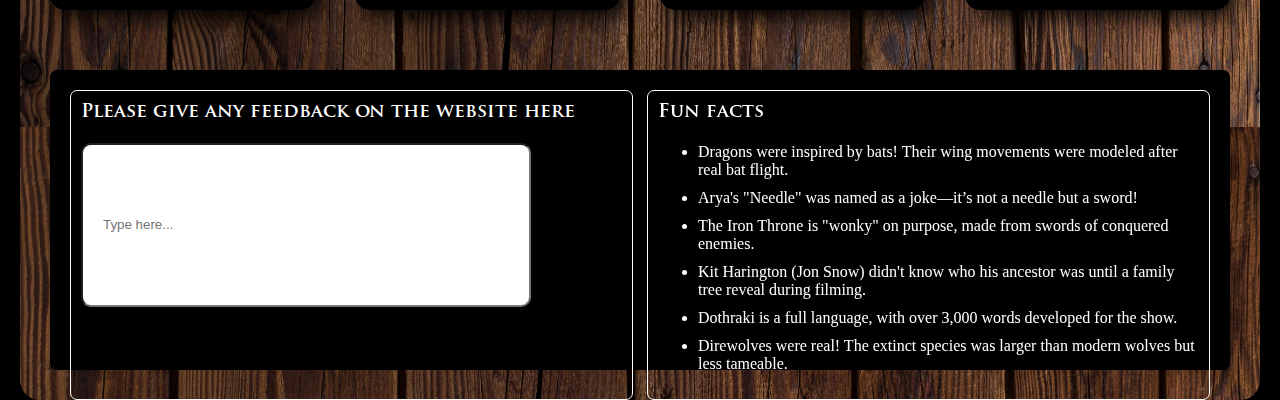
==== commit 8fef540a: "css fix" ====
--- a/index.html
+++ b/index.html
@@ -49,19 +49,37 @@
           <h3 class="footer-title">
             Please give any feedback on the website here
           </h3>
-          <form action="">
+          <form>
             <input id="form" type="text" placeholder="Type here..." />
           </form>
         </div>
-        <div class="right"><h3 class="footer-title">Fun facts</h3>
+        <div class="right">
+          <h3 class="footer-title">Fun facts</h3>
           <ul>
-            <li>Dragons were inspired by bats! Their wing movements were modeled after real bat flight.</li>
-            <li>Arya's "Needle" was named as a joke—it’s not a needle but a sword!</li>
-            <li>The Iron Throne is "wonky" on purpose, made from swords of conquered enemies.</li>
-            <li>Kit Harington (Jon Snow) didn't know who his ancestor was until a family tree reveal during filming.</li>
-            <li>Dothraki is a full language, with over 3,000 words developed for the show.</li>
-            <li>Direwolves were real! The extinct species was larger than modern wolves but less tameable.</li>
-        </ul>
+            <li>
+              Dragons were inspired by bats! Their wing movements were modeled
+              after real bat flight.
+            </li>
+            <li>
+              Arya's "Needle" was named as a joke—it’s not a needle but a sword!
+            </li>
+            <li>
+              The Iron Throne is "wonky" on purpose, made from swords of
+              conquered enemies.
+            </li>
+            <li>
+              Kit Harington (Jon Snow) didn't know who his ancestor was until a
+              family tree reveal during filming.
+            </li>
+            <li>
+              Dothraki is a full language, with over 3,000 words developed for
+              the show.
+            </li>
+            <li>
+              Direwolves were real! The extinct species was larger than modern
+              wolves but less tameable.
+            </li>
+          </ul>
         </div>
       </div>
     </div>
--- a/css/main_page.css
+++ b/css/main_page.css
@@ -63,8 +63,6 @@
   border-radius: 15px;
   margin: 20px;
 
-  padding: auto;
-
   -webkit-box-shadow: 8px 8px 24px 0px rgba(0, 0, 0, 1);
   -moz-box-shadow: 8px 8px 24px 0px rgba(0, 0, 0, 1);
   box-shadow: 8px 8px 24px 0px rgba(0, 0, 0, 1);
@@ -113,7 +111,6 @@
   margin: auto;
   margin-top: 20px;
   margin-bottom: 10px;
-
 }
 
 #characters {
@@ -134,8 +131,8 @@
 
 #footer {
   height: 260px;
-  background-color: #1a1a1a;
-  border-radius: 10px;
+  background-color: #000000;
+  border-radius: 7px;
   /* background-image: url(../img/background/ash.avif); */
   background-size: cover;
   display: grid;
@@ -162,7 +159,7 @@
   border: solid white 1px;
   border-radius: 7px;
   padding: 10px;
-  
+
   margin-left: 7px;
 }
 
@@ -186,4 +183,4 @@
 .right ul li {
   color: white;
   margin-top: 10px;
-}+}
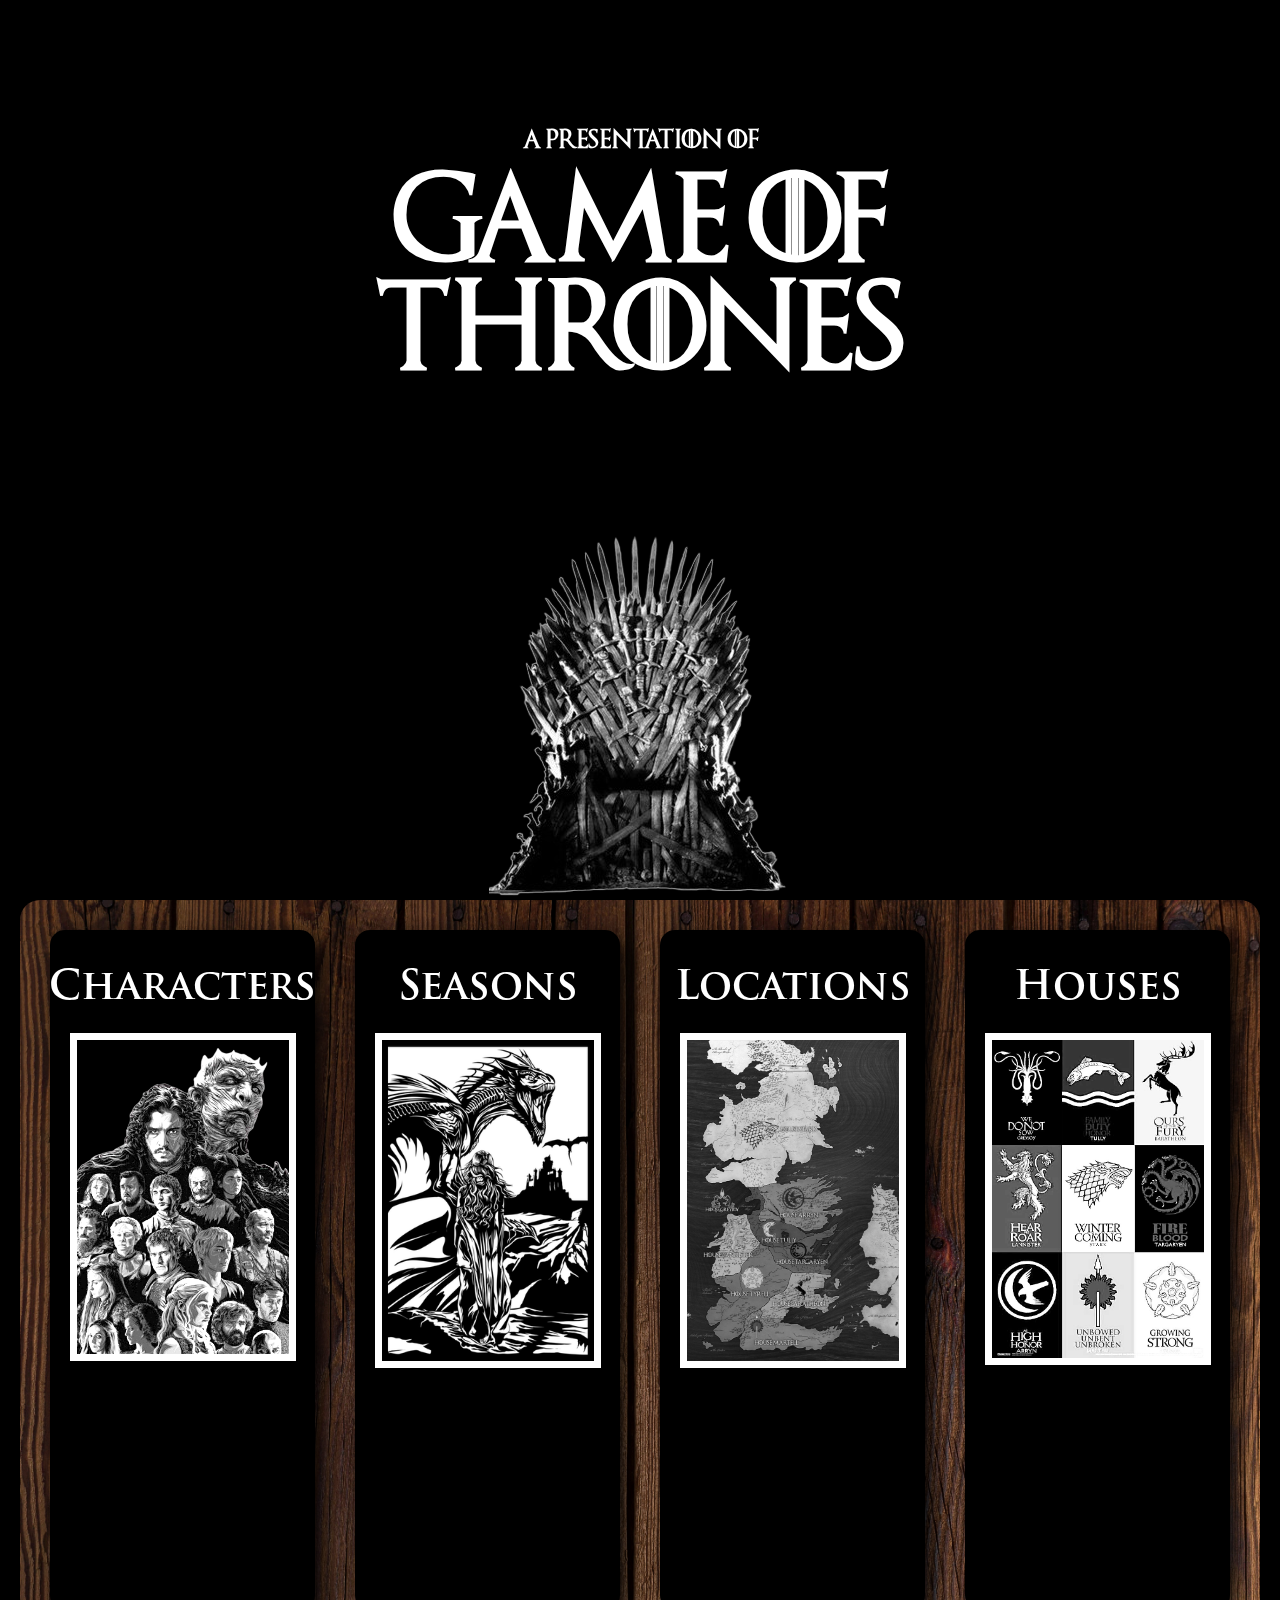
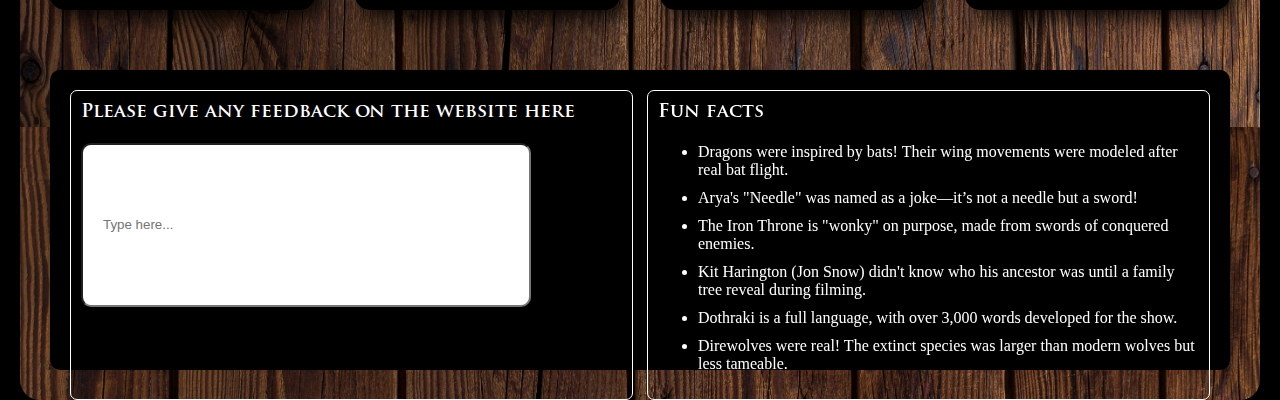
==== commit 5be38fb6: "video" ====
--- a/index.html
+++ b/index.html
@@ -25,7 +25,6 @@
       <div id="main_menu">
         <a href="html/characters.html" id="characters" class="menu_slice">
           <h3 class="slice_title">Characters</h3>
-
           <img src="img/menu/characters-modified-removebg-preview.png" alt="" />
         </a>
         <a href="html/seasons.html" id="seasons" class="menu_slice">
--- a/css/main_page.css
+++ b/css/main_page.css
@@ -132,8 +132,8 @@
 #footer {
   height: 260px;
   background-color: #000000;
-  border-radius: 7px;
-  /* background-image: url(../img/background/ash.avif); */
+  border-radius: 10px;
+
   background-size: cover;
   display: grid;
   grid-template-columns: repeat(2, 1fr);
@@ -141,11 +141,10 @@
 
   grid-template-areas: "L R";
 
-  /* width: 100%; */
+
   margin: 20px;
   margin-top: 40px;
   padding: 20px;
-  /* border: solid red 1px; */
 }
 
 .left {
